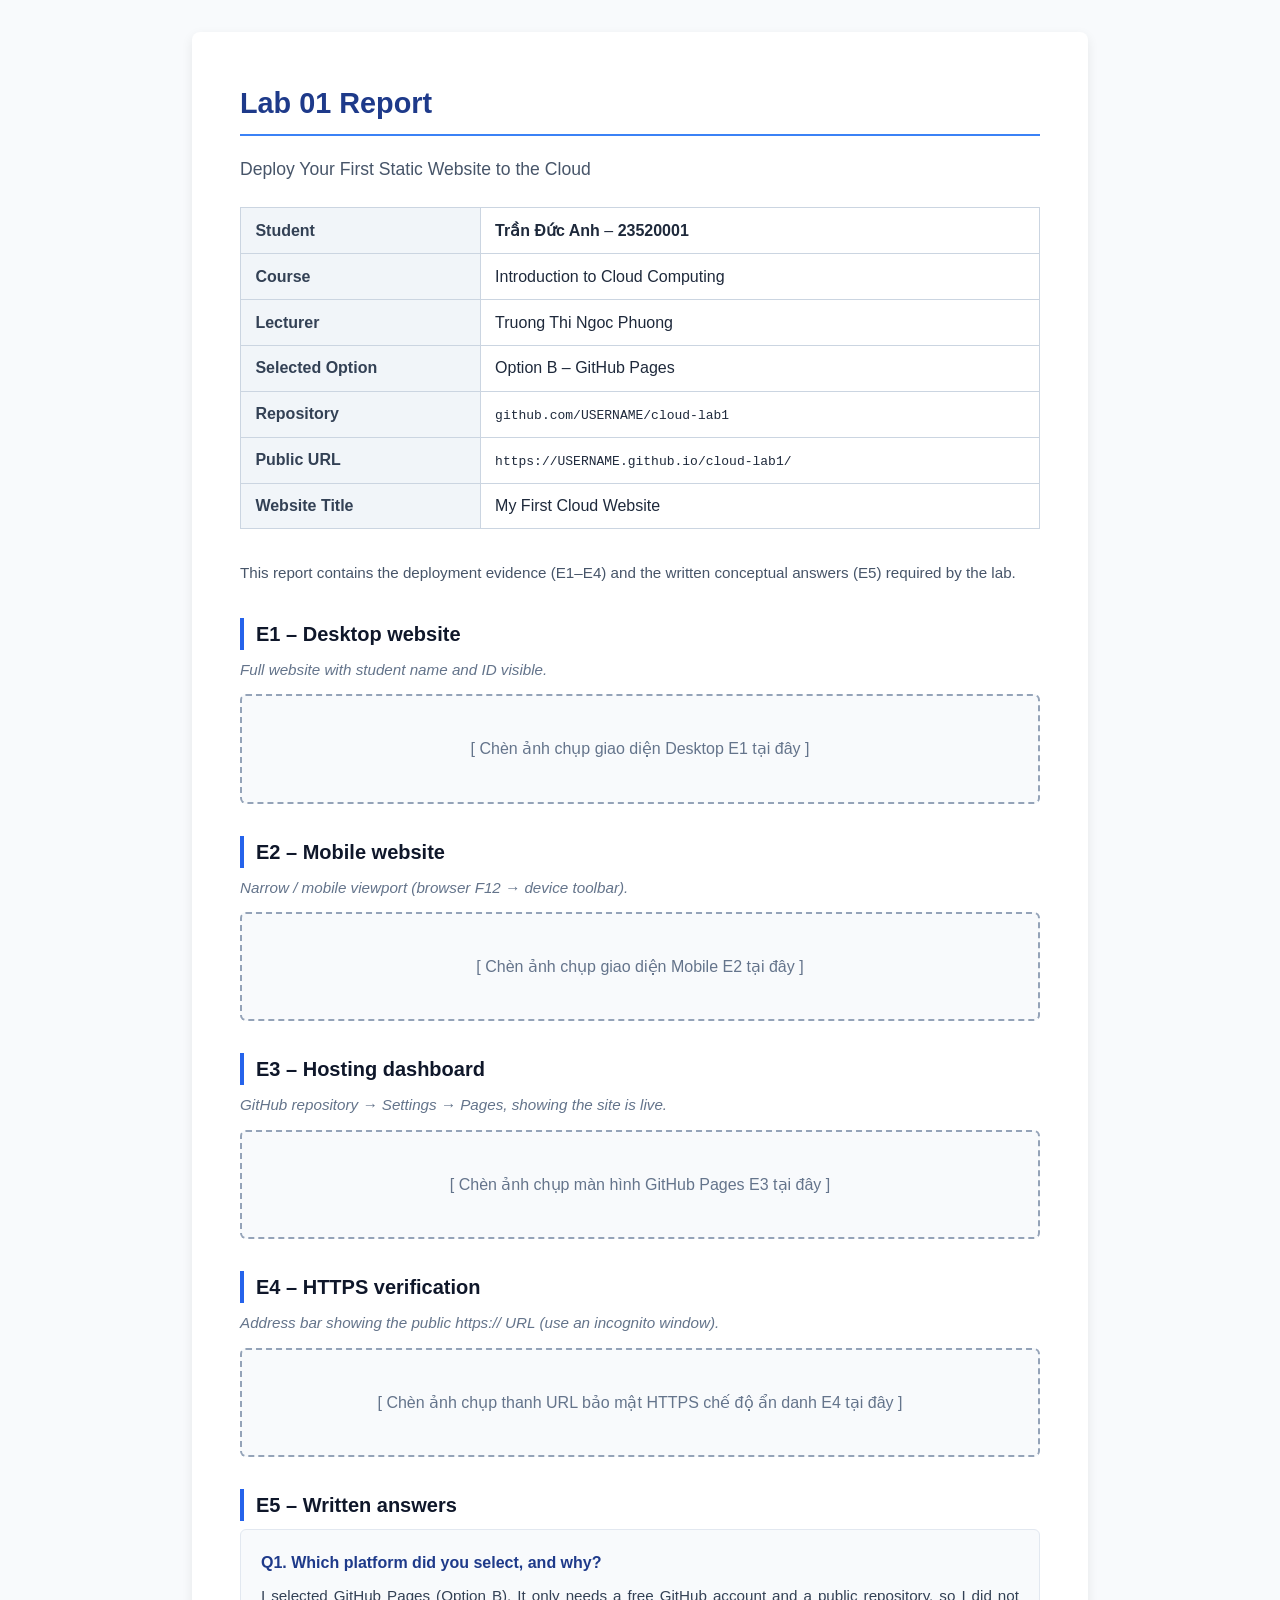
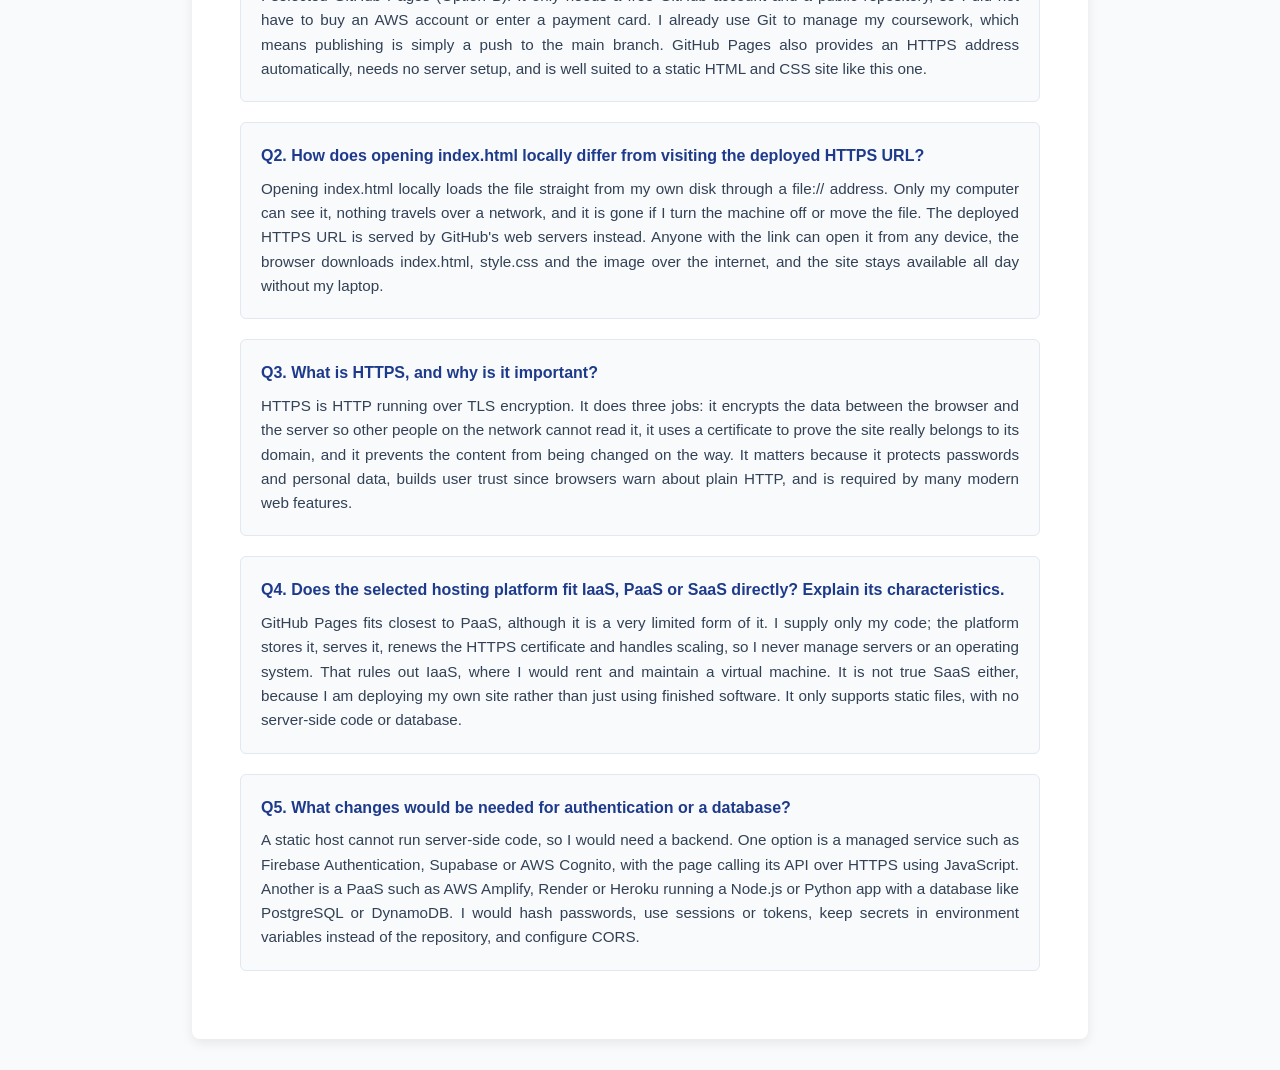
==== report.html @ e88ad157 "feat: initial commit for Lab 01 static website" ====
<!DOCTYPE html>
<html lang="en">
<head>
  <meta charset="UTF-8">
  <meta name="viewport" content="width=device-width, initial-scale=1.0">
  <title>Lab 01 Report - Introduction to Cloud Computing</title>
  <style>
    @page {
      size: A4;
      margin: 20mm;
    }
    body {
      font-family: -apple-system, BlinkMacSystemFont, "Segoe UI", Roboto, Arial, sans-serif;
      line-height: 1.6;
      color: #1e293b;
      background-color: #f8fafc;
      margin: 0;
      padding: 2rem;
    }
    .report-container {
      max-width: 800px;
      margin: 0 auto;
      background: #ffffff;
      padding: 3rem;
      border-radius: 8px;
      box-shadow: 0 4px 12px rgba(0,0,0,0.08);
    }
    h1 {
      font-size: 1.8rem;
      color: #1e3a8a;
      border-bottom: 2px solid #3b82f6;
      padding-bottom: 0.5rem;
      margin-top: 0;
    }
    .subtitle {
      font-size: 1.1rem;
      color: #475569;
      margin-bottom: 1.5rem;
    }
    table.meta-table {
      width: 100%;
      border-collapse: collapse;
      margin-bottom: 2rem;
    }
    table.meta-table th, table.meta-table td {
      border: 1px solid #cbd5e1;
      padding: 0.6rem 0.9rem;
      text-align: left;
    }
    table.meta-table th {
      background-color: #f1f5f9;
      width: 30%;
      color: #334155;
    }
    h2 {
      font-size: 1.25rem;
      color: #0f172a;
      border-left: 4px solid #2563eb;
      padding-left: 0.75rem;
      margin-top: 2rem;
      margin-bottom: 0.5rem;
    }
    .evidence-desc {
      font-style: italic;
      color: #64748b;
      margin-bottom: 0.75rem;
      font-size: 0.95rem;
    }
    .screenshot-placeholder {
      border: 2px dashed #94a3b8;
      border-radius: 6px;
      padding: 2.5rem;
      text-align: center;
      background-color: #f8fafc;
      color: #64748b;
      margin-bottom: 1.5rem;
    }
    .screenshot-placeholder img {
      max-width: 100%;
      height: auto;
      border-radius: 4px;
      box-shadow: 0 2px 6px rgba(0,0,0,0.1);
    }
    .question-block {
      background: #f8fafc;
      border: 1px solid #e2e8f0;
      border-radius: 6px;
      padding: 1.25rem;
      margin-bottom: 1.25rem;
    }
    .question-title {
      font-weight: 700;
      color: #1e3a8a;
      margin-bottom: 0.5rem;
      font-size: 1rem;
    }
    .question-answer {
      color: #334155;
      font-size: 0.95rem;
      text-align: justify;
    }
    @media print {
      body {
        background: #ffffff;
        padding: 0;
      }
      .report-container {
        box-shadow: none;
        padding: 0;
        max-width: 100%;
      }
    }
  </style>
</head>
<body>
  <div class="report-container">
    <h1>Lab 01 Report</h1>
    <div class="subtitle">Deploy Your First Static Website to the Cloud</div>

    <table class="meta-table">
      <tr>
        <th>Student</th>
        <td><strong>Trần Đức Anh</strong> – <strong>23520001</strong></td>
      </tr>
      <tr>
        <th>Course</th>
        <td>Introduction to Cloud Computing</td>
      </tr>
      <tr>
        <th>Lecturer</th>
        <td>Truong Thi Ngoc Phuong</td>
      </tr>
      <tr>
        <th>Selected Option</th>
        <td>Option B – GitHub Pages</td>
      </tr>
      <tr>
        <th>Repository</th>
        <td><code>github.com/USERNAME/cloud-lab1</code></td>
      </tr>
      <tr>
        <th>Public URL</th>
        <td><code>https://USERNAME.github.io/cloud-lab1/</code></td>
      </tr>
      <tr>
        <th>Website Title</th>
        <td>My First Cloud Website</td>
      </tr>
    </table>

    <p style="font-size: 0.95rem; color: #475569;">
      This report contains the deployment evidence (E1–E4) and the written conceptual answers (E5) required by the lab.
    </p>

    <h2>E1 – Desktop website</h2>
    <div class="evidence-desc">Full website with student name and ID visible.</div>
    <div class="screenshot-placeholder">
      [ Chèn ảnh chụp giao diện Desktop E1 tại đây ]
    </div>

    <h2>E2 – Mobile website</h2>
    <div class="evidence-desc">Narrow / mobile viewport (browser F12 &rarr; device toolbar).</div>
    <div class="screenshot-placeholder">
      [ Chèn ảnh chụp giao diện Mobile E2 tại đây ]
    </div>

    <h2>E3 – Hosting dashboard</h2>
    <div class="evidence-desc">GitHub repository &rarr; Settings &rarr; Pages, showing the site is live.</div>
    <div class="screenshot-placeholder">
      [ Chèn ảnh chụp màn hình GitHub Pages E3 tại đây ]
    </div>

    <h2>E4 – HTTPS verification</h2>
    <div class="evidence-desc">Address bar showing the public https:// URL (use an incognito window).</div>
    <div class="screenshot-placeholder">
      [ Chèn ảnh chụp thanh URL bảo mật HTTPS chế độ ẩn danh E4 tại đây ]
    </div>

    <h2>E5 – Written answers</h2>

    <div class="question-block">
      <div class="question-title">Q1. Which platform did you select, and why?</div>
      <div class="question-answer">
        I selected GitHub Pages (Option B). It only needs a free GitHub account and a public repository, so I did not have to buy an AWS account or enter a payment card. I already use Git to manage my coursework, which means publishing is simply a push to the main branch. GitHub Pages also provides an HTTPS address automatically, needs no server setup, and is well suited to a static HTML and CSS site like this one.
      </div>
    </div>

    <div class="question-block">
      <div class="question-title">Q2. How does opening index.html locally differ from visiting the deployed HTTPS URL?</div>
      <div class="question-answer">
        Opening index.html locally loads the file straight from my own disk through a file:// address. Only my computer can see it, nothing travels over a network, and it is gone if I turn the machine off or move the file. The deployed HTTPS URL is served by GitHub's web servers instead. Anyone with the link can open it from any device, the browser downloads index.html, style.css and the image over the internet, and the site stays available all day without my laptop.
      </div>
    </div>

    <div class="question-block">
      <div class="question-title">Q3. What is HTTPS, and why is it important?</div>
      <div class="question-answer">
        HTTPS is HTTP running over TLS encryption. It does three jobs: it encrypts the data between the browser and the server so other people on the network cannot read it, it uses a certificate to prove the site really belongs to its domain, and it prevents the content from being changed on the way. It matters because it protects passwords and personal data, builds user trust since browsers warn about plain HTTP, and is required by many modern web features.
      </div>
    </div>

    <div class="question-block">
      <div class="question-title">Q4. Does the selected hosting platform fit IaaS, PaaS or SaaS directly? Explain its characteristics.</div>
      <div class="question-answer">
        GitHub Pages fits closest to PaaS, although it is a very limited form of it. I supply only my code; the platform stores it, serves it, renews the HTTPS certificate and handles scaling, so I never manage servers or an operating system. That rules out IaaS, where I would rent and maintain a virtual machine. It is not true SaaS either, because I am deploying my own site rather than just using finished software. It only supports static files, with no server-side code or database.
      </div>
    </div>

    <div class="question-block">
      <div class="question-title">Q5. What changes would be needed for authentication or a database?</div>
      <div class="question-answer">
        A static host cannot run server-side code, so I would need a backend. One option is a managed service such as Firebase Authentication, Supabase or AWS Cognito, with the page calling its API over HTTPS using JavaScript. Another is a PaaS such as AWS Amplify, Render or Heroku running a Node.js or Python app with a database like PostgreSQL or DynamoDB. I would hash passwords, use sessions or tokens, keep secrets in environment variables instead of the repository, and configure CORS.
      </div>
    </div>
  </div>
</body>
</html>
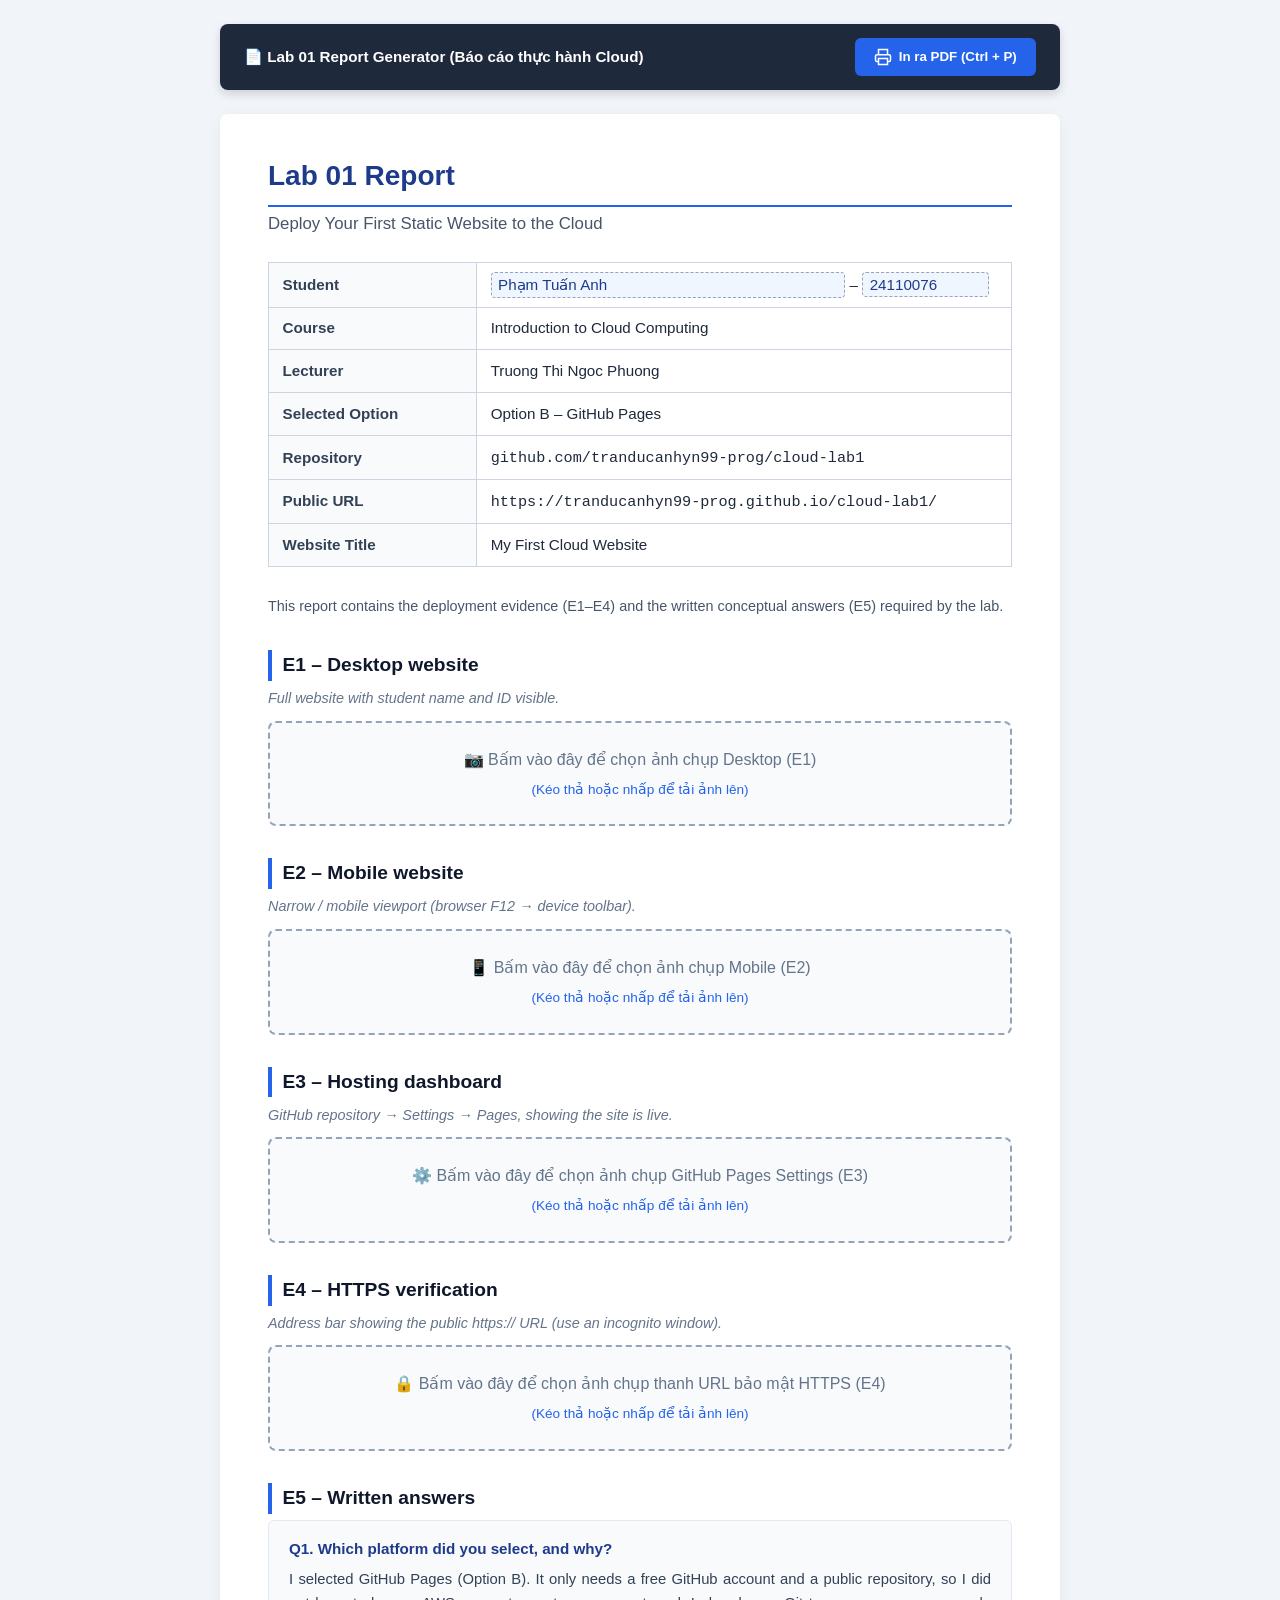
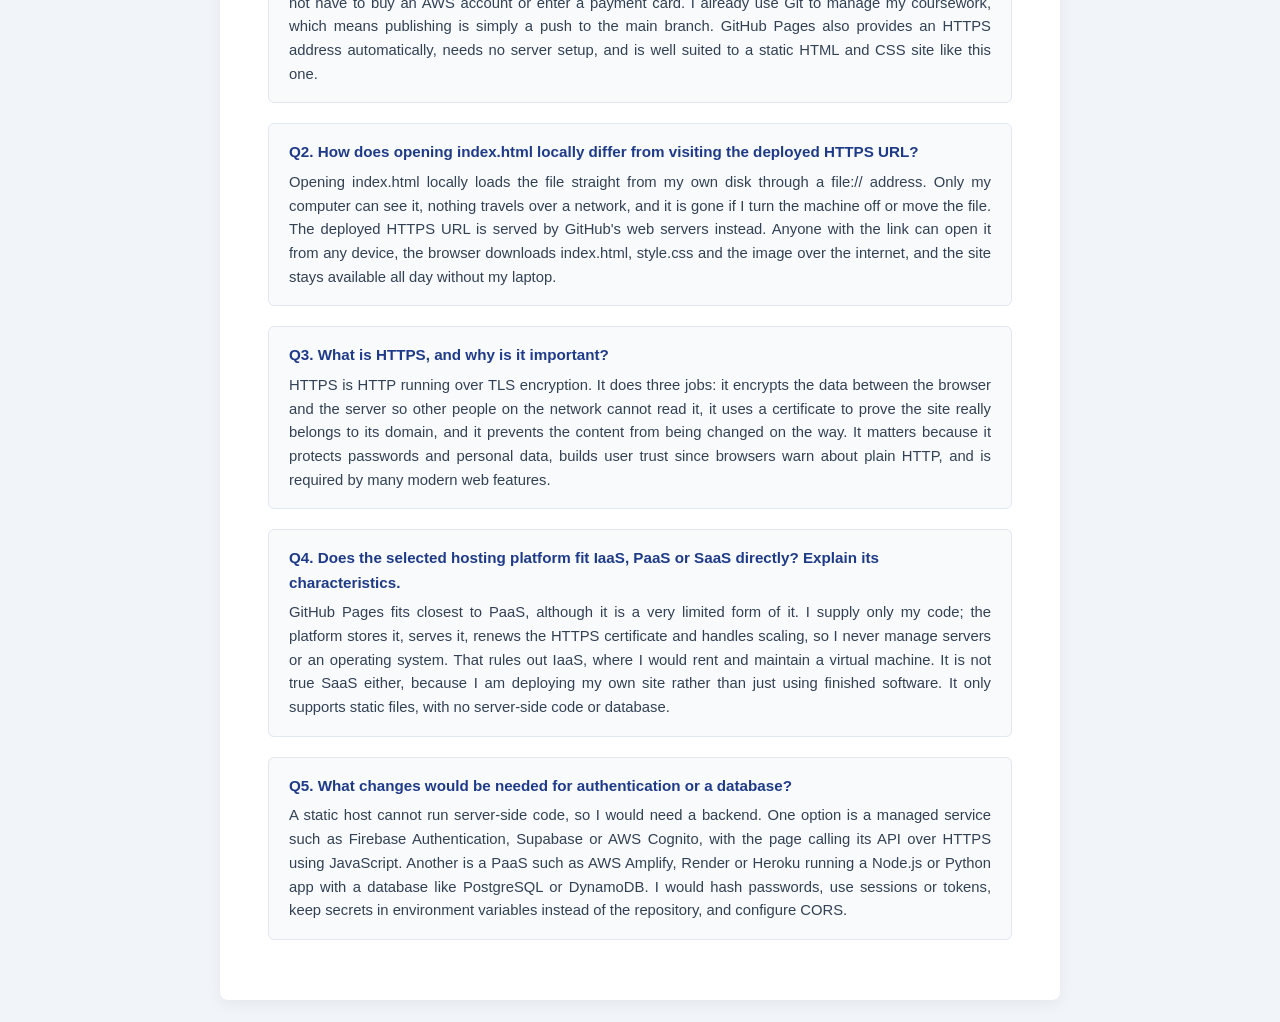
==== commit e47fe16e: "chore: update student info to Pham Tuan Anh - 24110076" ====
--- a/report.html
+++ b/report.html
@@ -7,112 +7,237 @@
   <style>
     @page {
       size: A4;
-      margin: 20mm;
+      margin: 15mm;
+    }
+    *, *::before, *::after {
+      box-sizing: border-box;
     }
     body {
       font-family: -apple-system, BlinkMacSystemFont, "Segoe UI", Roboto, Arial, sans-serif;
       line-height: 1.6;
       color: #1e293b;
-      background-color: #f8fafc;
+      background-color: #f1f5f9;
       margin: 0;
-      padding: 2rem;
+      padding: 1.5rem;
+    }
+    .action-bar {
+      max-width: 840px;
+      margin: 0 auto 1.5rem;
+      background: #1e293b;
+      color: #ffffff;
+      padding: 0.9rem 1.5rem;
+      border-radius: 8px;
+      display: flex;
+      justify-content: space-between;
+      align-items: center;
+      flex-wrap: wrap;
+      gap: 1rem;
+      box-shadow: 0 4px 10px rgba(0,0,0,0.15);
+    }
+    .action-bar-title {
+      font-size: 0.95rem;
+      font-weight: 600;
+      display: flex;
+      align-items: center;
+      gap: 0.5rem;
+    }
+    .btn-print {
+      background-color: #2563eb;
+      color: #ffffff;
+      border: none;
+      padding: 0.6rem 1.2rem;
+      border-radius: 6px;
+      font-weight: 600;
+      cursor: pointer;
+      display: inline-flex;
+      align-items: center;
+      gap: 0.4rem;
+      transition: background 0.2s;
+    }
+    .btn-print:hover {
+      background-color: #1d4ed8;
     }
     .report-container {
-      max-width: 800px;
+      max-width: 840px;
       margin: 0 auto;
       background: #ffffff;
-      padding: 3rem;
+      padding: 2.5rem 3rem;
       border-radius: 8px;
-      box-shadow: 0 4px 12px rgba(0,0,0,0.08);
+      box-shadow: 0 4px 16px rgba(0,0,0,0.06);
     }
     h1 {
-      font-size: 1.8rem;
+      font-size: 1.75rem;
       color: #1e3a8a;
-      border-bottom: 2px solid #3b82f6;
-      padding-bottom: 0.5rem;
+      border-bottom: 2px solid #2563eb;
+      padding-bottom: 0.4rem;
       margin-top: 0;
+      margin-bottom: 0.25rem;
     }
     .subtitle {
-      font-size: 1.1rem;
+      font-size: 1.05rem;
       color: #475569;
       margin-bottom: 1.5rem;
+      font-weight: 500;
     }
     table.meta-table {
       width: 100%;
       border-collapse: collapse;
-      margin-bottom: 2rem;
+      margin-bottom: 1.75rem;
     }
     table.meta-table th, table.meta-table td {
       border: 1px solid #cbd5e1;
-      padding: 0.6rem 0.9rem;
+      padding: 0.55rem 0.85rem;
       text-align: left;
+      font-size: 0.95rem;
     }
     table.meta-table th {
-      background-color: #f1f5f9;
-      width: 30%;
+      background-color: #f8fafc;
+      width: 28%;
       color: #334155;
+      font-weight: 600;
+    }
+    .editable-input {
+      font-family: inherit;
+      font-size: inherit;
+      font-weight: inherit;
+      border: 1px dashed #94a3b8;
+      border-radius: 4px;
+      padding: 0.2rem 0.4rem;
+      width: 70%;
+      color: #1e3a8a;
+      background: #eff6ff;
     }
     h2 {
-      font-size: 1.25rem;
+      font-size: 1.2rem;
       color: #0f172a;
       border-left: 4px solid #2563eb;
-      padding-left: 0.75rem;
+      padding-left: 0.65rem;
       margin-top: 2rem;
-      margin-bottom: 0.5rem;
+      margin-bottom: 0.4rem;
     }
     .evidence-desc {
       font-style: italic;
       color: #64748b;
-      margin-bottom: 0.75rem;
-      font-size: 0.95rem;
-    }
-    .screenshot-placeholder {
+      margin-bottom: 0.65rem;
+      font-size: 0.9rem;
+    }
+    .screenshot-zone {
       border: 2px dashed #94a3b8;
-      border-radius: 6px;
-      padding: 2.5rem;
+      border-radius: 8px;
+      padding: 1.5rem;
       text-align: center;
       background-color: #f8fafc;
       color: #64748b;
       margin-bottom: 1.5rem;
-    }
-    .screenshot-placeholder img {
+      position: relative;
+      cursor: pointer;
+      transition: all 0.2s;
+    }
+    .screenshot-zone:hover {
+      border-color: #2563eb;
+      background-color: #eff6ff;
+    }
+    .screenshot-zone input[type="file"] {
+      display: none;
+    }
+    .screenshot-zone img {
       max-width: 100%;
       height: auto;
-      border-radius: 4px;
-      box-shadow: 0 2px 6px rgba(0,0,0,0.1);
+      border-radius: 6px;
+      border: 1px solid #cbd5e1;
+      box-shadow: 0 4px 8px rgba(0,0,0,0.08);
+      margin-top: 0.5rem;
+    }
+    .upload-hint {
+      display: block;
+      font-size: 0.85rem;
+      color: #2563eb;
+      font-weight: 500;
+      margin-top: 0.4rem;
     }
     .question-block {
       background: #f8fafc;
       border: 1px solid #e2e8f0;
       border-radius: 6px;
-      padding: 1.25rem;
+      padding: 1rem 1.25rem;
       margin-bottom: 1.25rem;
+      page-break-inside: avoid;
     }
     .question-title {
       font-weight: 700;
       color: #1e3a8a;
-      margin-bottom: 0.5rem;
-      font-size: 1rem;
+      margin-bottom: 0.4rem;
+      font-size: 0.95rem;
     }
     .question-answer {
       color: #334155;
-      font-size: 0.95rem;
+      font-size: 0.925rem;
       text-align: justify;
-    }
+      line-height: 1.6;
+    }
+    
+    /* Print Optimization */
     @media print {
       body {
         background: #ffffff;
         padding: 0;
       }
+      .action-bar {
+        display: none !important;
+      }
       .report-container {
         box-shadow: none;
         padding: 0;
         max-width: 100%;
       }
+      .editable-input {
+        border: none;
+        background: transparent;
+        padding: 0;
+        color: #000000;
+      }
+      .upload-hint, .upload-placeholder-text {
+        display: none !important;
+      }
+      .screenshot-zone {
+        border: none;
+        padding: 0;
+        background: transparent;
+        margin-bottom: 1rem;
+      }
+      .screenshot-zone:empty {
+        border: 1px solid #ccc;
+        padding: 2rem;
+      }
+      h2 {
+        page-break-after: avoid;
+      }
+      .question-block {
+        border: 1px solid #cbd5e1;
+        background: #ffffff;
+      }
     }
   </style>
 </head>
 <body>
+
+  <!-- Top Action Toolbar (Hidden in Print/PDF) -->
+  <div class="action-bar">
+    <div class="action-bar-title">
+      <span>📄 <strong>Lab 01 Report Generator</strong> (Báo cáo thực hành Cloud)</span>
+    </div>
+    <div>
+      <button class="btn-print" onclick="window.print()">
+        <svg width="18" height="18" viewBox="0 0 24 24" fill="none" stroke="currentColor" stroke-width="2">
+          <polyline points="6 9 6 2 18 2 18 9"></polyline>
+          <path d="M6 18H4a2 2 0 0 1-2-2v-5a2 2 0 0 1 2-2h16a2 2 0 0 1 2 2v5a2 2 0 0 1-2 2h-2"></path>
+          <rect x="6" y="14" width="12" height="8"></rect>
+        </svg>
+        In ra PDF (Ctrl + P)
+      </button>
+    </div>
+  </div>
+
   <div class="report-container">
     <h1>Lab 01 Report</h1>
     <div class="subtitle">Deploy Your First Static Website to the Cloud</div>
@@ -120,7 +245,11 @@
     <table class="meta-table">
       <tr>
         <th>Student</th>
-        <td><strong>Trần Đức Anh</strong> – <strong>23520001</strong></td>
+        <td>
+          <input type="text" id="studentNameInput" class="editable-input" value="Phạm Tuấn Anh" placeholder="Nhập họ và tên...">
+          –
+          <input type="text" id="studentIdInput" class="editable-input" style="width: 25%;" value="24110076" placeholder="MSSV...">
+        </td>
       </tr>
       <tr>
         <th>Course</th>
@@ -136,11 +265,11 @@
       </tr>
       <tr>
         <th>Repository</th>
-        <td><code>github.com/USERNAME/cloud-lab1</code></td>
+        <td><code>github.com/tranducanhyn99-prog/cloud-lab1</code></td>
       </tr>
       <tr>
         <th>Public URL</th>
-        <td><code>https://USERNAME.github.io/cloud-lab1/</code></td>
+        <td><code>https://tranducanhyn99-prog.github.io/cloud-lab1/</code></td>
       </tr>
       <tr>
         <th>Website Title</th>
@@ -148,34 +277,51 @@
       </tr>
     </table>
 
-    <p style="font-size: 0.95rem; color: #475569;">
+    <p style="font-size: 0.9rem; color: #475569; margin-bottom: 1.5rem;">
       This report contains the deployment evidence (E1–E4) and the written conceptual answers (E5) required by the lab.
     </p>
 
+    <!-- Evidence 1 -->
     <h2>E1 – Desktop website</h2>
     <div class="evidence-desc">Full website with student name and ID visible.</div>
-    <div class="screenshot-placeholder">
-      [ Chèn ảnh chụp giao diện Desktop E1 tại đây ]
-    </div>
-
+    <div class="screenshot-zone" onclick="document.getElementById('fileE1').click()">
+      <span class="upload-placeholder-text">📷 Bấm vào đây để chọn ảnh chụp Desktop (E1)</span>
+      <span class="upload-hint">(Kéo thả hoặc nhấp để tải ảnh lên)</span>
+      <input type="file" id="fileE1" accept="image/*" onchange="previewImage(this, 'imgE1')">
+      <div id="imgE1"></div>
+    </div>
+
+    <!-- Evidence 2 -->
     <h2>E2 – Mobile website</h2>
     <div class="evidence-desc">Narrow / mobile viewport (browser F12 &rarr; device toolbar).</div>
-    <div class="screenshot-placeholder">
-      [ Chèn ảnh chụp giao diện Mobile E2 tại đây ]
-    </div>
-
+    <div class="screenshot-zone" onclick="document.getElementById('fileE2').click()">
+      <span class="upload-placeholder-text">📱 Bấm vào đây để chọn ảnh chụp Mobile (E2)</span>
+      <span class="upload-hint">(Kéo thả hoặc nhấp để tải ảnh lên)</span>
+      <input type="file" id="fileE2" accept="image/*" onchange="previewImage(this, 'imgE2')">
+      <div id="imgE2"></div>
+    </div>
+
+    <!-- Evidence 3 -->
     <h2>E3 – Hosting dashboard</h2>
     <div class="evidence-desc">GitHub repository &rarr; Settings &rarr; Pages, showing the site is live.</div>
-    <div class="screenshot-placeholder">
-      [ Chèn ảnh chụp màn hình GitHub Pages E3 tại đây ]
-    </div>
-
+    <div class="screenshot-zone" onclick="document.getElementById('fileE3').click()">
+      <span class="upload-placeholder-text">⚙️ Bấm vào đây để chọn ảnh chụp GitHub Pages Settings (E3)</span>
+      <span class="upload-hint">(Kéo thả hoặc nhấp để tải ảnh lên)</span>
+      <input type="file" id="fileE3" accept="image/*" onchange="previewImage(this, 'imgE3')">
+      <div id="imgE3"></div>
+    </div>
+
+    <!-- Evidence 4 -->
     <h2>E4 – HTTPS verification</h2>
     <div class="evidence-desc">Address bar showing the public https:// URL (use an incognito window).</div>
-    <div class="screenshot-placeholder">
-      [ Chèn ảnh chụp thanh URL bảo mật HTTPS chế độ ẩn danh E4 tại đây ]
-    </div>
-
+    <div class="screenshot-zone" onclick="document.getElementById('fileE4').click()">
+      <span class="upload-placeholder-text">🔒 Bấm vào đây để chọn ảnh chụp thanh URL bảo mật HTTPS (E4)</span>
+      <span class="upload-hint">(Kéo thả hoặc nhấp để tải ảnh lên)</span>
+      <input type="file" id="fileE4" accept="image/*" onchange="previewImage(this, 'imgE4')">
+      <div id="imgE4"></div>
+    </div>
+
+    <!-- Written Answers -->
     <h2>E5 – Written answers</h2>
 
     <div class="question-block">
@@ -213,5 +359,23 @@
       </div>
     </div>
   </div>
+
+  <script>
+    function previewImage(input, containerId) {
+      if (input.files && input.files[0]) {
+        const reader = new FileReader();
+        reader.onload = function(e) {
+          const container = document.getElementById(containerId);
+          container.innerHTML = `<img src="${e.target.result}" alt="Evidence screenshot">`;
+          const parentZone = input.closest('.screenshot-zone');
+          const placeholder = parentZone.querySelector('.upload-placeholder-text');
+          const hint = parentZone.querySelector('.upload-hint');
+          if (placeholder) placeholder.style.display = 'none';
+          if (hint) hint.textContent = '✅ Đã tải ảnh lên thành công (Bấm để đổi ảnh khác)';
+        };
+        reader.readAsDataURL(input.files[0]);
+      }
+    }
+  </script>
 </body>
 </html>
